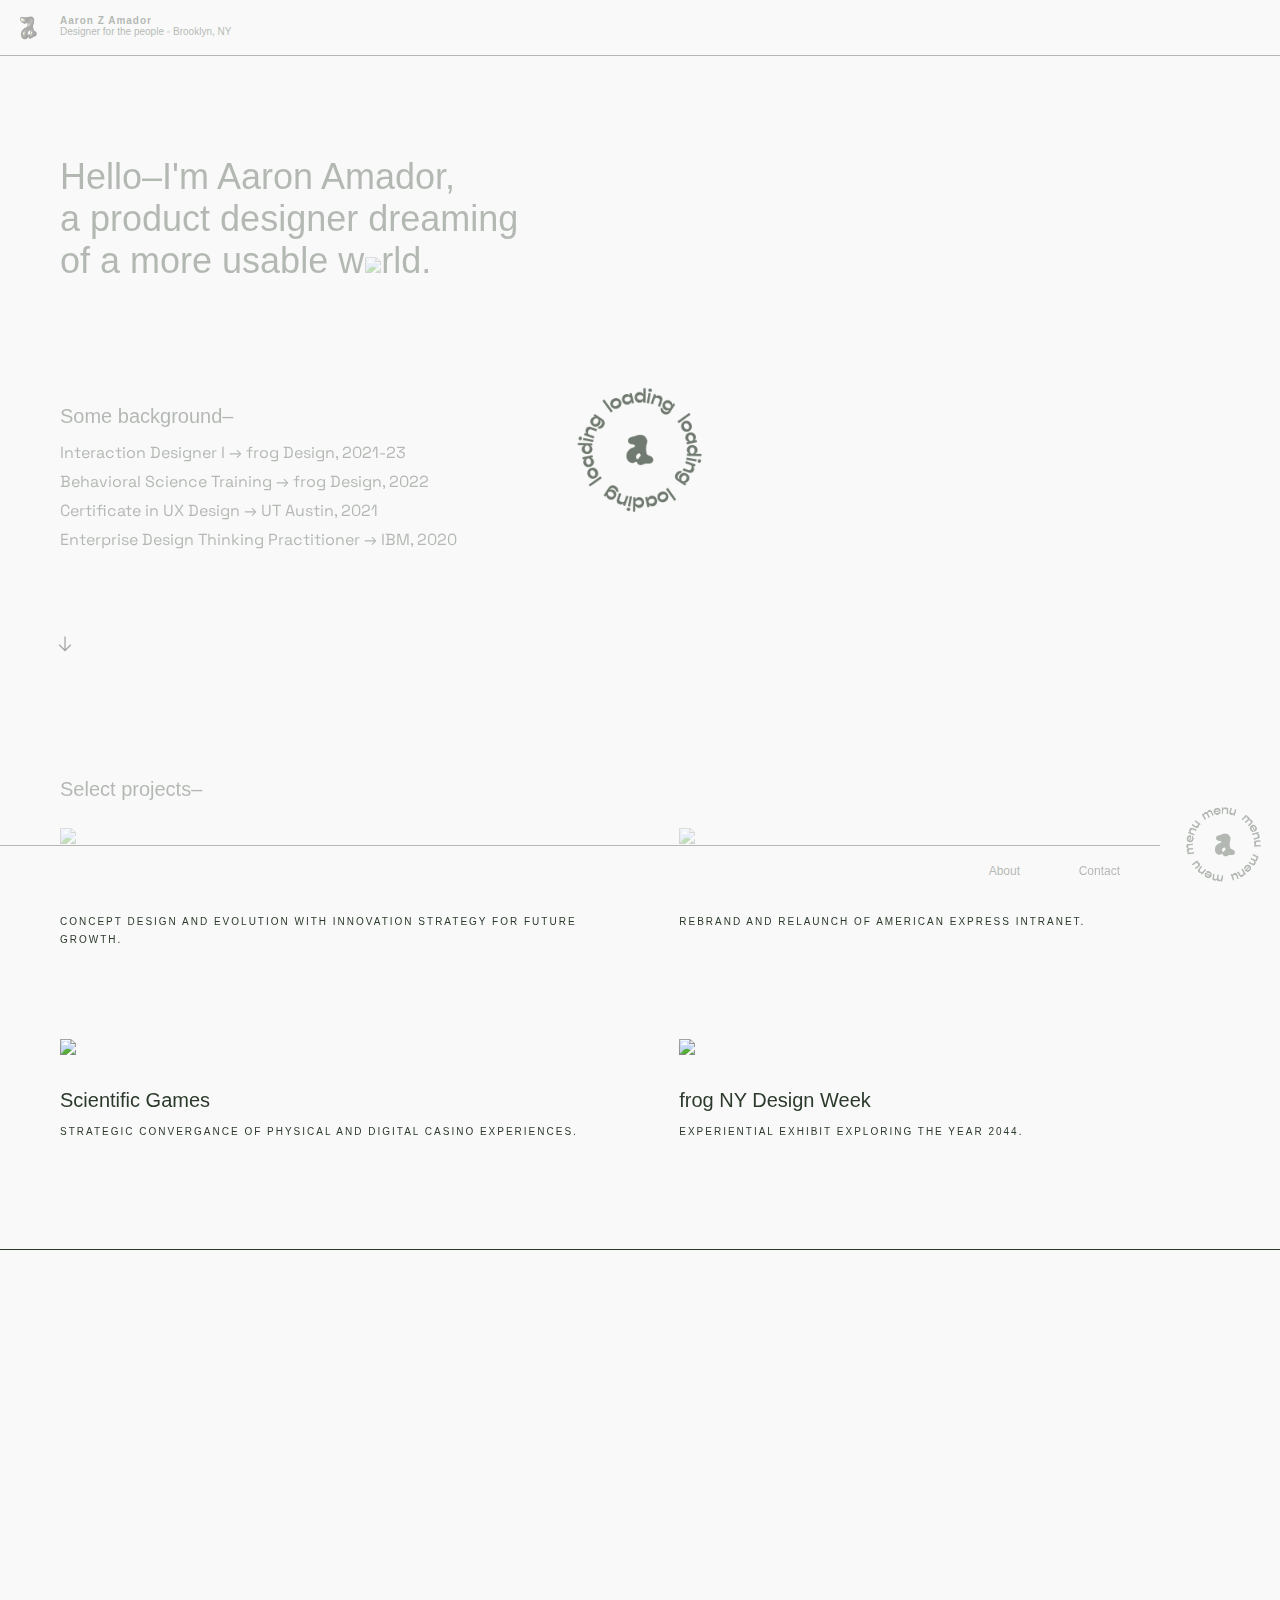
==== index.html @ bfc12d4a "//" ====
<!doctype html>
<html>


    <head>

        <title>Aaron Z. Amador / Designer</title>
        <link rel="shortcut icon" type="image/jpg" href="images/favicon copy.png"/>
        <link rel="stylesheet" href="css/style.css">
        <link rel="stylesheet" href="https://use.typekit.net/ffr1rnt.css">  <link href="https://fonts.googleapis.com/css2?family=Space+Grotesk:wght@300;400;500;600;700&display=swap" rel="stylesheet">
        <script src="https://ajax.googleapis.com/ajax/libs/jquery/1.9.1/jquery.min.js"></script>  
         <meta name="viewport" content="width=device-width, initial-scale=1">
        
    </head>


    <body>

        <div class="preload">
            <img src="images/preload base copy.png">
        </div>

        <div class="preload loader">
            <img src="images/loadin copy.png">
        </div>


        <header>

            <div id="left">
                <a href="https://aaronz.me"onclick=“window.open(‘https://aaronz.me’, ‘_self’);"">
                    <img src="images/1.gif">
                </A>
            </div>

            <div id="middle">
                <b>Aaron Z Amador</b>
                <br>Designer for the people ◦ Brooklyn, NY
            </div>

            <div id="right">Menu</div>

        </header>


        <div class="sidemenu">

            <div class="gettingback">
                <div class="submenu">
                <img src="images/close.svg">
            </div>

        </div>

            <div class="linkage">
                
                <a href="https://aaronz.me"onclick=“window.open(‘https://aaronz.me’, ‘_self’);""><h1>Home</h1></a>
                <a href="#cs"><div class="also">Select projects</div></a>
            <div class="babies">
                <a href="kodakmoments.html"><h2><img src="images/32bold arrow.svg"> Kodak Moments</h2></a>
                <a href="americanexpress.html"><h2><img src="images/32bold arrow.svg"> American Express</h2></a>
                <a href="scientificgames.html"><h2><img src="images/32bold arrow.svg"> Scientific Games</h2></a>
                <a href="designweek.html"><h2><img src="images/32bold arrow.svg"> frog NY Design Week</h2></a>
            </div>   
            <div class="link1"id="footabout"><h1>About</div><br>
            <h1 class="contactmenuside">Contact</h1>
            
            </div>
        
        </div>

<div class="aboutcontainer">

            <div class="aboutmenu">

                <div class="closethis">
                    <img src="images/close.svg">
                </div>

                <div class="glimpse">
                    <img src="images/Frame 8me.png">
                    <h4>Aaron Z Amador</h4>
                    <p class ="tag">26 ◦ he / him ◦ cat dad</p>
                    <p class="bodyodyody"><br>Hello & thanks for stopping by!<br><br>
                       I'm Aaron, a designer in Brooklyn, New York. I'm hoping to show you my passion for a more intuitive and accessible world.
                       <br><Br>When I'm not knee deep in the details, you can find me tending to my orchid collection, cleaning my shrimp tank,
                        or binge watching a Real Housewives franchise.
                        <br><br>Let's work together–
                    </p>
                </div>

                <div class="aboutimg">
                    <img src="images/Group 20sig.png">
                </div>

            </div>
        
</div>


<div class="wrapper">

<div class="everything">

        
    <div id="hole">

        <div id="intro">

            <h3>Hello–I'm Aaron Amador,<br>
            <span class="nowrap">a product designer dreaming
            </span><br>
            <span class="nowrap">of a more usable w<img id="world" src="images/earth--filled 1earth bold filled.svg"><span class="letters">rld.</span></span></h3>
        </div>
    </div>



    <div id="background">
        <h4>Some background–</h4>
        <p class="bodyodyody">Interaction Designer I → frog Design, 2021-23<br>
                              Behavioral Science Training → frog Design, 2022<br>
                              Certificate in UX Design → UT Austin, 2021<br>
                              Enterprise Design Thinking Practitioner → IBM, 2020
        </p>
    </div> 

<div class="showalittle">
    <a href="#cs"> <img src="images/arrow--down.svg"></a>
</div>

<div id="casestudies">

    <h4 id="cs">Select projects–</h4>

    <div class="workgrid">

        <a href="kodakmoments.html">
            <div class="first">
                <img src="images/kodak.jpg">
                <h4>Kodak Moments</h4>
                <p class ="tag">Concept design and evolution with innovation strategy for future growth. </p>
            </div>
            </a>


        <div class="second">
                <img src="images/amex.jpg">
                 <h4>American Express</h4>
                <p class ="tag">Rebrand and relaunch of American Express intranet.</p>
        </div>

        <a href="scientificgames.html"> 
        <div class="third">
                <img src="images/sg.jpg">
                <h4>Scientific Games</h4>
                <p class ="tag">Strategic convergance of physical and digital casino experiences.</p>
        </div>
    </a>

        <div class="fourth">
            <img src="images/dw.jpg">
            <h4>frog NY Design Week</h4>
            <p class ="tag">Experiential exhibit exploring the year 2044.</p>
        </div>

        

    </div>

</div>



<a id="contact"></a>
<div class="footercontainer">
    <div class="webdev">

      <div class="online">
                    
        <h5 class="bouncy">
           
          Design and development</h5>
          <p class="re" >Aaron Amador 
              </p> <h5 class="bouncy">
           
                Typefaces</h5>
                <p class="re"  >Gopher, Space Grotesk, Averia Serif Libre</p>
        
    </div>


  </div>
    
    <div class="socials"> <div class="online">
        <a href="resume.pdf" target="_blank">
        <h5 class="bouncy">
            <img src="images/32bold arrow.svg">Resumé</h5></a><a href="https://www.linkedin.com/in/aaron-amador-75380b15a/"target="_blank"><h5 class="bouncy therest">
           
                <img src="images/32bold arrow.svg">LinkedIn</h5></a><a href="mailto:contact@aaronz.me"target="_blank">
                    
                    <h5 class="bouncy">
           
                    <img src="images/32bold arrow.svg">Email me</h5></a>
                    <p class="co" onclick="copyToClipboard('.co')">contact@aaronz.me<img src="images/copy.svg"> 
                        </p>
        
    </div></div>
</div>





</div>

</div>



<footer>

    <div class="sleft"></div>
    <div class="sright"></div>

    <div class="rotm">
        <div class="rotatingm">
            <img src="images/menu copy.png">
        </div>
        <div class="menbase">
            <img src="images/preload base copy.png">
        </div>
    </div>

    <div class="slinks1">

        <div class="link1"id ="flatout">About</div></div>
        <div class="slinks2 contactlink"> <a href="#contact">Contact</a></div>

    </div>

</footer>




        <script src="js/preloader.js"></script>
        <script src="js/sidemenu.js"></script>
        <script src="js/aboutmenu.js"></script>


    </body>

</html>
---- css/style.css ----
@media only screen and (min-width: 320px) {
 
    



    html {
        scroll-behavior: smooth;
    }
    
    body{
        background-color:#f9f9f9;
        transition:.3s  ease;
        margin: 0;
        color:#2B3A2B;
    }
    
    a{
        color:#2B3A2B;
        text-decoration:none;
    }
    p{
        font-size:.8750em;
        -webkit-font-smoothing: antialiased;
        line-height:1.8em;
        font-family: space grotesk;
        color:#2B3A2B;
        font-weight: 400;
        letter-spacing:.0em;
        font-style: normal; 
    }
    
    
    
    header{
        position:fixed;
        display:grid;
        color:#2B3A2B;
        border-bottom:1px solid #2B3A2B;
        background-color:#f9f9f9;
        width:100%;
        z-index:500;
        grid-template-columns:60px auto 1fr;
        height:55px;
        grid-template-rows:1fr;
        grid-template-areas:
        "left middle right"
        ;
    
    }
    
    
    #left{
        grid-area:left;
    }
    #middle{
        padding:15px 0px 0px 0px;
        grid-area:middle;
        font-family: gopher, sans-serif;
        font-size: .6250em;
        font-weight:400;
        letter-spacing:0px;
    }
    #middle b{
        font-family: gopher, sans-serif;
        letter-spacing:1px;
        font-weight:600;
        font-size: .6250em;}
    
    #right{
        grid-area:right;
        right:0;
        position:absolute;
        padding:20px 20px 0px 0px;
        font-family: gopher, sans-serif;
        letter-spacing:1px;
        font-weight:600;
        font-size:.875em;
        transition: .5s;
        opacity:1;
    }
    
    
    #left img{
        position:fixed;
        max-height: 35px;
        padding: 11px 0 0 12px;
        filter: grayscale(100%) sepia(100%) hue-rotate(40deg);
    }
    
    .aboutcontainer{
        left:-100%;
        position:absolute;
        height: 100%;
        width:100%;
        transition: .5s;
    }
    .aboutmenu{
        border-right:1px solid #2B3A2B;
        position:fixed;
        transition: .5s;
        height:100vh;
        width:calc(100% - 75px);
        background-color:#f9f9f9;
        grid-area:aboutmenu;
        z-index:450;
        overflow-y:scroll;
        transition: 1s;
        display:grid;
        grid-template-columns:1fr;
        grid-template-rows: 15px min-content auto ;
        grid-template-areas:
        "closethis"
        "glimpse"
        "aboutimg"
    
    }
    .aboutmenuclicked{
        left:0;
        transition: .5s;
    }
    .closethis{
        position:sticky;
        top:55px;
        z-index:5;
        padding:15px 15px 0 0;
        grid-area:closethis;
    }
    .closethis img{
        height:35px;
        float:right;
    }
    .aboutstuff{
        padding-top:20px;
        font-size:10px;}
    
    .glimpse{
        padding:80px 20% 0 10%;
        grid-area:glimpse;
    }
    .glimpse .tag{
        font-size:8px;
        font-weight:500;
    }
    .glimpse p, .glimpse h4{
        margin:0;
    }
    .glimpse img{
        border:1px solid #2B3A2B;
        max-width:40%;
        margin-bottom:20px;
    }
    .glimpse .bodyodyody{
        line-height:20px;
    }
    
    .aboutimg{

            padding:10% 0px 80px 10%;
        
        
        grid-area:aboutimg;
    }
    .aboutimg img{
        max-width:20%;
    
    }
    .showimage img{
        display: block;
        margin-left: auto;
        margin-right: auto;
        border:1px solid #2B3A2B;
        max-width:75%;}
    
    .showimage{
        max-height:100vw;
        background-color:#f9f9f9;
        padding:80px 20px 40px 20px;
        grid-area:showimage;
    }
    
    .restinfo{
        padding:0px 0px 0 15%;
        grid-area:restinfo;
        background-color:#f9f9f9;
    }
    .restinfo2{
        padding:20px 0px 60px 15%;
        background-color:#f9f9f9;
        grid-area:restinfo2;
    }
    .bottomabout .bouncy img{
        max-height:10px;
        padding-right:12px;
    }

    #config img{
        max-height:10px;
        padding-right:12px;
    }


    .restinfo .online:hover{cursor: pointer;}
    .link1, .co, .closethis, .gettingback{cursor: pointer;}
    .sidemenu{
        position:fixed;
        height:100%;
        background-color:#f9f9f9;
        width:100%;
        top:0;
        left:100%;
        border-left:1px solid #2B3A2B;
        z-index:501;
        transition: .5s;
        display:grid;
        grid-template-columns:1fr;
        grid-template-rows:30px 1fr;
        grid-template-areas:
        "topmenu"
        "bottommenu"
    
    }
    .gettingback{
        position:absolute;
        top:0;
        right:0;
        height:40px;
        z-index:8;
        grid-area:topmenu;
    }
    .gettingback img{
        padding:15px 0px 0 0;
        height:35px;
    }
    
    .submenu{
        position:absolute;
        right:75px;
    }
    .sideclicked{
        left:55px;
        transition: .5s;
    
    }
    
    .linkage{
        padding: 20px 0px 0px 40px;
        grid-area:bottommenu;
    }
    
    h1{
        font-family:gopher, sans-serif;
        font-size:1.5rem;
        line-height:80px;
        font-weight: 500;
    
    }
    
    .also{
        font-family:gopher, sans-serif;
        font-size:1.5rem;
        font-weight:500;
        line-height:-80px;
    }
    .contactmenuside{
        margin-top:-20px;
    
    }

    .b a{
        display:inherit
    }
    .a a{
        display:none}
    .babies{
        padding-left:15px;
        line-height: 30px;
    }
    .babies img{
        animation-name: bouncy;
        animation-duration: 1500ms;
        animation-iteration-count: infinite;
        animation-timing-function: linear; }
    h2{
    
        font-family:gopher, sans-serif;
        font-size:1rem;
        font-weight:300;
    }
    
    h2 img{
        height:14px;
        padding-right:10px;
    }
    
    
    
    .preload{
        position:fixed;
        width:100%;
        height:100vh;
        z-index:100000;
        top:0;
        display:flex;
        justify-content:center;
        background-color:#f9f9f9;
    }
    
    .preload img{
        width:200px;
        height:200px;
        margin:auto auto;
    }
    
    .loader{
        background-color:transparent;
        animation-name: spin;
        animation-duration: 6000ms;
        animation-iteration-count: infinite;
        animation-timing-function: linear; 
    }
    
    @keyframes spin {
        0% {
            transform:rotate(-0deg);
        }
        100% {
            transform:rotate(360deg);
        }
    }
    
    
    
    
    
    .popup {
        position: relative;
        display: inline-block;
        cursor: pointer;
      }
      
      .popup .popuptext {
        visibility: hidden;
        width: auto;
        color: #2B3A2B;
        font-family: helvetica-neue, sans-serif;
        background-color:transparent;
        font-weight: 600;
        text-align: center;
        border-radius: 0px;
        font-size:8px;
        position: absolute;
        text-transform:uppercase;
        letter-spacing:1px;
        z-index: 1;
        bottom: 100%;
        left: 70%;
        margin-left: -80px;
      }
      
      
      /* Toggle this class when clicking on the popup container (hide and show the popup) */
      .popup .show {
        -webkit-animation: fadeIn 1s;
        animation: fadeIn 1s
      }
      
      /* Add animation (fade in the popup) */
      @-webkit-keyframes fadeIn {
        0% {opacity: 0;
            visibility: hidden;}
        50% {opacity: 1;
            visibility: visible;}
        100% {opacity: 0;
            visibility: hidden;}
      }
      
      @keyframes fadeIn {
        0% {opacity: 0;
            visibility: hidden;}
        50% {opacity: 1;
            visibility: visible;}
        100% {opacity: 0;
            visibility: hidden;}
      }
    
    
    .webly{
        line-height:26px;
    }
    .webly b{
        font-family: gopher, sans-serif;
        font-size:14px;
    }
    
    
    
    .everything{
        z-index:3;
        margin: 0 0 280px 0;
        left:0;
        width:100%;
        height:100%;
        background-color:transparent;
        transition: .3s;
        
    }
    
    
    #hole{
        display:flex;
        width:100%;
        color:#2B3A2B;
    }
    #intro{
        padding:120px 0 0 20px;
        background-color:#f9f9f9;
    }
    
    #intro img{
        height:.70rem;
        background-color:transparent;
        animation-name: globe;
        margin-left:1px;
        animation-duration: 120s;
        animation-iteration-count: infinite;
        animation-timing-function: linear; 
    }
    
    @keyframes globe {
        0% {
            transform:rotate(-0deg);
        }
        100% {
            transform:rotate(3600deg);
        }
    }
    
    h3{
        
        font-family: gopher, sans-serif;
        font-weight: 400;
        font-style: normal;
        font-size:	1.3125em;}
    
    .nowrap{
        white-space:nowrap
    }
    
    .letters{
        margin-left:0px;
    }
    
    #cs{
        margin-top:-90px;
        padding-top:100px;
    }
    
    
    #background{
        background-color:#f9f9f9;
        color:#2B3A2B;
        padding:60px 0 0 20px;
    }
    
    h4{
        font-family: gopher, sans-serif;
        font-weight: 400;
        font-style: normal;
        font-size:1em
    }
    .workgrid h4{
        margin-top:10px;
    }


    .bodyodyody{
        background-color:#f9f9f9;
        margin-top:-15px;
        margin-bottom:0;
    }
    .showalittle{
        background-color:#f9f9f9;
        width:100%;
    }
    
    .showalittle img{
        padding:100px 0 0 15px;
        width: 20px;
        animation-name: bounce;
        animation-duration: 1500ms;
        animation-iteration-count: infinite;
        animation-timing-function: linear; 
    }
    @keyframes bounce {
        0% {
            transform:translatey(0);
        }
        50% {
            transform:translatey(10px);
        }
        100% {
            transform:translatey(0px);
        }
    }
    #casestudies{
        padding:120px 20px 80px 20px;
        background-color:#f9f9f9;
        transition: .3s;
        border-bottom:1px solid #2B3A2B;
    }
    
    .workgrid{
        padding:0px 00px 0px 0px;
        display:grid;
        grid-template-columns:1fr;
        grid-template-rows:1fr 1fr 1fr 1fr;
        grid-row-gap: 40px;
        height:100%;
        grid-template-areas:
        "first"
        "second"
        "third"
        "fourth"
        ;
    }
    
    .first img, .second img, .third img, .fourth img{
        width:100%;
    }
    
    .first{
        grid-area:first;
    }
    .second{
        grid-area:second;
    }
    
    .third{
        grid-area:third;
    }
    
    .fourth{
        grid-area:fourth;
    }
    .first img, .second img, .third img, .fourth img{
        padding-bottom:20px;
    }
    
    
    
    h5{
        margin-top:25px;
        font-family: gopher, sans-serif;
        font-weight: 500;
        font-style: normal;
        font-size:14px;
        padding:0px 0px 0px 0px;
        margin-bottom:0px;
    }
    h6{
        font-family: gopher, sans-serif;
        font-weight: 400;
        font-style: normal;
        font-size:24px;
        padding:0px 0px 0px 0px;
        margin-bottom:0px;
    }
    .bouncy{
        margin-bottom:0px;
    }
    
    .co{
        padding-left:23px;
        margin:0;
        padding-top:4px;
        font-size:.875rem;
        display:flex;
    }
    .re{
        font-size:.875rem;
        margin:6px 0 0 0;
        padding-top:4px;
        display:flex;
    }
    .co img{
          height:10px;
          margin-top:10px;
          padding-left:5px;
      }


      
      
    .bouncy img, .bouncy2 img, .bouncy3 img{
        animation-name: bouncy;
        animation-duration: 1500ms;
        animation-iteration-count: infinite;
        animation-timing-function: linear; }
    
    
        @keyframes bouncy {
            0% {
                transform:translatex(0);
            }
            50% {
                transform:translatex(10px);
            }
            100% {
                transform:translatex(0px);
            }
        }
    .tag{
        padding-right:10px;
        font-family: gopher, sans-serif;
        font-weight:400;
        letter-spacing:1px;
        text-transform:uppercase;
        letter-spacing:2px;
        color:#2B3A2B;
        margin-top:-15px;
        font-size:10px;
        padding:0px 0px 0px 0px;
    }
    
    .tag a{
    
        color:#2B3A2B;
    }.cstag{
        font-family: gopher, sans-serif;
        font-weight:600;
        letter-spacing:1px;
        text-transform:uppercase;
        letter-spacing:2px;
        color:#2B3A2B;
        margin-top:-15px;
        font-size:10px;
        padding:0 0 20px 0;
        border-bottom:1px dotted #89a489;
    }
    
    .tag a{
    
        color:#2B3A2B;
    }
    
    .footercontainer{
        position:fixed;
        z-index:-1;
        transition: .3s;
        opacity:1;
        bottom:60px;
        width:99%;
        padding:60px 0px 0 20px;
        display:grid;
        grid-template-columns:1fr 1fr;
        row-gap:20px;
        grid-template-rows:1fr;
        grid-template-areas:
        "socials webdev"
        ;
    
    
    
    }
    
    .fcclicked{
        opacity:0;
        transition: .5s;
    }
    
    
    .socials img{
        max-height:12px;
        padding-right:10px;
    }
    .socials{
        padding:80px 0 0 0px;
        grid-area:socials;
    }
    .webdev{
        grid-area:webdev;
        padding:80px 0 0 0px;
    }
    .onclick{
        opacity:0;
        transition: .5s;
    }
    footer{
        display:none;
    }
    
    
    #previousnext{
        display:grid;
        margin: -90px 0 0 0;
        padding:120px 20px 40px 40px;
        grid-template-columns:auto auto;
        background-color:#f9f9f9;
        grid-template-rows:auto;
        border-bottom:1px solid #2B3A2B;
        grid-template-areas:
        "previousproject nextproject"
        ;
    
    
    
    }

    .previousproject{
        grid-area:previousproject;
        
    }
    
    .nextproject{
        padding-right:40px;
        position:absolute;
        grid-area:nextproject;
        right:0;
        
    }
    .linkage{
        cursor:pointer;
    }
    


    }
    
    
    
    @media only screen and (min-width: 1024px) {
    
    
    
    
    footer{
        display:grid;
        z-index:506;
        position:fixed;
        height:55px;
        background-color:#f9f9f9;
        bottom:0;
        left:0;
        width:100%;
        grid-template-columns:1fr 100px 120px;
        grid-template-rows:1px 1fr;
        grid-template-areas:
        "sleft sleft sright"
        "slinks1 slinks2 rotm"
        ;
    
    }
    .sleft{
        width:100%;
        border-top:1px solid #2B3A2B;
        grid-area:sleft;
    }
    .sright{
        grid-area:sright;
    }
    .wrapper{
        transition: 1s;}


    h3{
        font-size:36px;
    }
    
    
    .slinks1{
        padding:18px 40px 0 0;
        position:absolute;
        grid-area:slinks1;
        right:0;
        font-family: gopher, sans-serif;
        font-size:12px;
        font-weight:400;
        word-spacing:40px;
        letter-spacing:0px;
    }
    
    
    .slinks2{
        padding:18px 40px 0 0;
        position:absolute;
        grid-area:slinks2;
        right:0;
        font-family: gopher, sans-serif;
        font-size:12px;
        font-weight:400;
        word-spacing:40px;
        letter-spacing:0px;
    }
    #intro{
        padding:120px 0 0 60px;
    }
    
    #background{
        padding:60px 0 0 60px;
    }
    .rotm{
        position:relative;
        grid-area:rotm;
    }
    


    .b a{
        display:none
    }
    .a a{
        display:inherit;
    }
    .rotatingm img{
        position:fixed;
        bottom:18px;
        right:19px;
        width:75px;
        border-radius:55%;
        background-color:#f9f9f9;
        animation-name: men;
        animation-duration: 20000ms;
        animation-iteration-count: infinite;
        animation-timing-function: linear; 
        transition: 1s;
    }
    .webly{
        line-height:26px;
    }
    
    .menbase img{
        position:fixed;
        bottom:-20px;
        right:-20px;
        width:150px;
        transition: 1s;
    }
    
    @keyframes men {
        0% {
        }
    
        100% {
            transform:rotate(360deg);
        }
    }
    .cmen img{
        animation-name: cmen;
        animation-duration: 4000ms;
        animation-iteration-count: infinite;
        animation-timing-function: linear; 
        transition: 3s;
    }
    
    @keyframes cmen {
        0% {
        }
    
        100% {
            transform:rotate(-360deg);
        }
    }
    
    
    .showalittle img{
        padding:80px 0 0 55px;
    }
    
    #right{
        opacity:0;
    }
    
    
    .also{
        font-size:32px;
    }
    #cs{
        margin-top:-90px;
        padding-top:130px;
    }


    
    #intro img{
        height:19px;
    }
    
    .glimpse{
        padding:15% 30% 0 10%;
        grid-area:glimpse;
    }
    .glimpse img{
        border:1px solid #2B3A2B;
        max-width:30%;
        margin-bottom:20px;
    }


    #left{
        grid-area:left;
    }
    #middle{
        font-size: 10px;
    }
    #middle b{
        font-size: 10px;}
    
    #right{
        font-size:14px;
    }
    
    
    .sideclicked{
        left:70%;
        transition: .5s;
    
    }
    
    .showimage img{
        display: block;
        margin-left: auto;
        margin-right: auto;
        border:1px solid #2B3A2B;
        max-width:50%;}
    
    .showimage{
        padding:80px 20px 120px 20px;}
        .gettingback img{
            padding:15px 15px 0 0;
            height:35px;
        }
    .gettingclicked{
        right:65%;
        transition: .4s;
    }
    .workgrid{
        padding:0px 11.6% 0px 0px;
        height:100%;
        grid-template-columns:50% 50%;
        grid-template-rows:1fr 1fr;
        grid-column-gap: 80px;
        grid-row-gap: 80px;
        grid-template-areas:
        "first second"
        "third fourth"
        ;
    }
    
    .findme{
        padding:0 0 0 60px;
    }
    
    .footercontainer{
        padding:40px 0 60px 5%;
        transition: .3s;
        grid-template-columns:25% 35%;
    
    
    }
      
    
    #previousnext{
        padding:140px 30% 40px 25%;
        ;
    
    
    
    }
    
    p{
        font-size:16px;
        line-height:1.8em;
        font-family: space grotesk;
        color:#2B3A2B;
        font-weight: 400;
        letter-spacing:.0em;
        font-style: normal; 
    }
    
    .nextproject{
        padding-right:calc(25% + 40px);
        position:absolute;
        grid-area:nextproject;
        right:0;
        
    }
    
    h1{
        font-size:32px;
    
    }
    
    .closethis{
        top:55px;
    }
    
    .closethis img{
        height:35px;
    }
    .everything{
        margin:0 0 360px 0;
        transition: .3s;
    }
    
    #casestudies{
        margin:-90px 0 0 0;
        padding:170px 0px 80px 60px;
        transition:.3s;
    }
    
    .csclicked{
        padding:180px 31% 80px 60px;
        transition:.3s;
    }
    
    .glimpse{
        padding:25% 20% 0 10%;
        grid-area:glimpse;
    }
    h4{
        font-size:20px;
    }
    
    h2{
    
        font-size:24px;
    }
    
    .aboutmenu{
        width:25%;
        transition:.5s;
    
    }
    .bottomabout{
        width:45%;
        transition:.5s;
    }
    
    
    .socials{
        padding:80px 0 0 0px;
        grid-area:socials;
    }
    .webdev{
        grid-area:webdev;
        padding:80px 0 0 0px;
    }
    .co{
        font-size:1rem;
    }
    .re{
        font-size:1rem;
    }
    
    h5{
        font-size:16px;
    }
    }
    
    
    
    
    @media only screen and (min-width: 2560px) {
    
    
    
        
        #intro{
            padding:120px 0 0 120px;
        }
        
        #background{
            padding:60px 0 0 120px;
        }
        
        .showalittle img{
            padding:80px 0 0 115px;
        }
        
        
        #cs{
            margin-top:-90px;
            padding-top:130px;
        }
        
        
    
        .workgrid{
            padding:0px 6.5% 0px 0px;
            height:100%;
            grid-template-columns:50% 50%;
            grid-template-rows:1fr 1fr;
            grid-column-gap: 40px;
            grid-row-gap: 80px;
            grid-template-areas:
            "first second"
            "third fourth"
            ;
        }
        
        .findme{
            padding:0 0 0 120px;
        }
        
        .footercontainer{
            padding:40px 0 60px 0;
            grid-template-columns:25% 35%;
        
        
        }
        
        .everything{
            margin:0 0 360px 0;
            transition: .3s;
        }
        
        #casestudies{
            margin:-90px 0 0 0;
            padding:170px 0 80px 120px;
            transition:.3s;
        }
        
        
      
        
        
        
        
        
        
        }
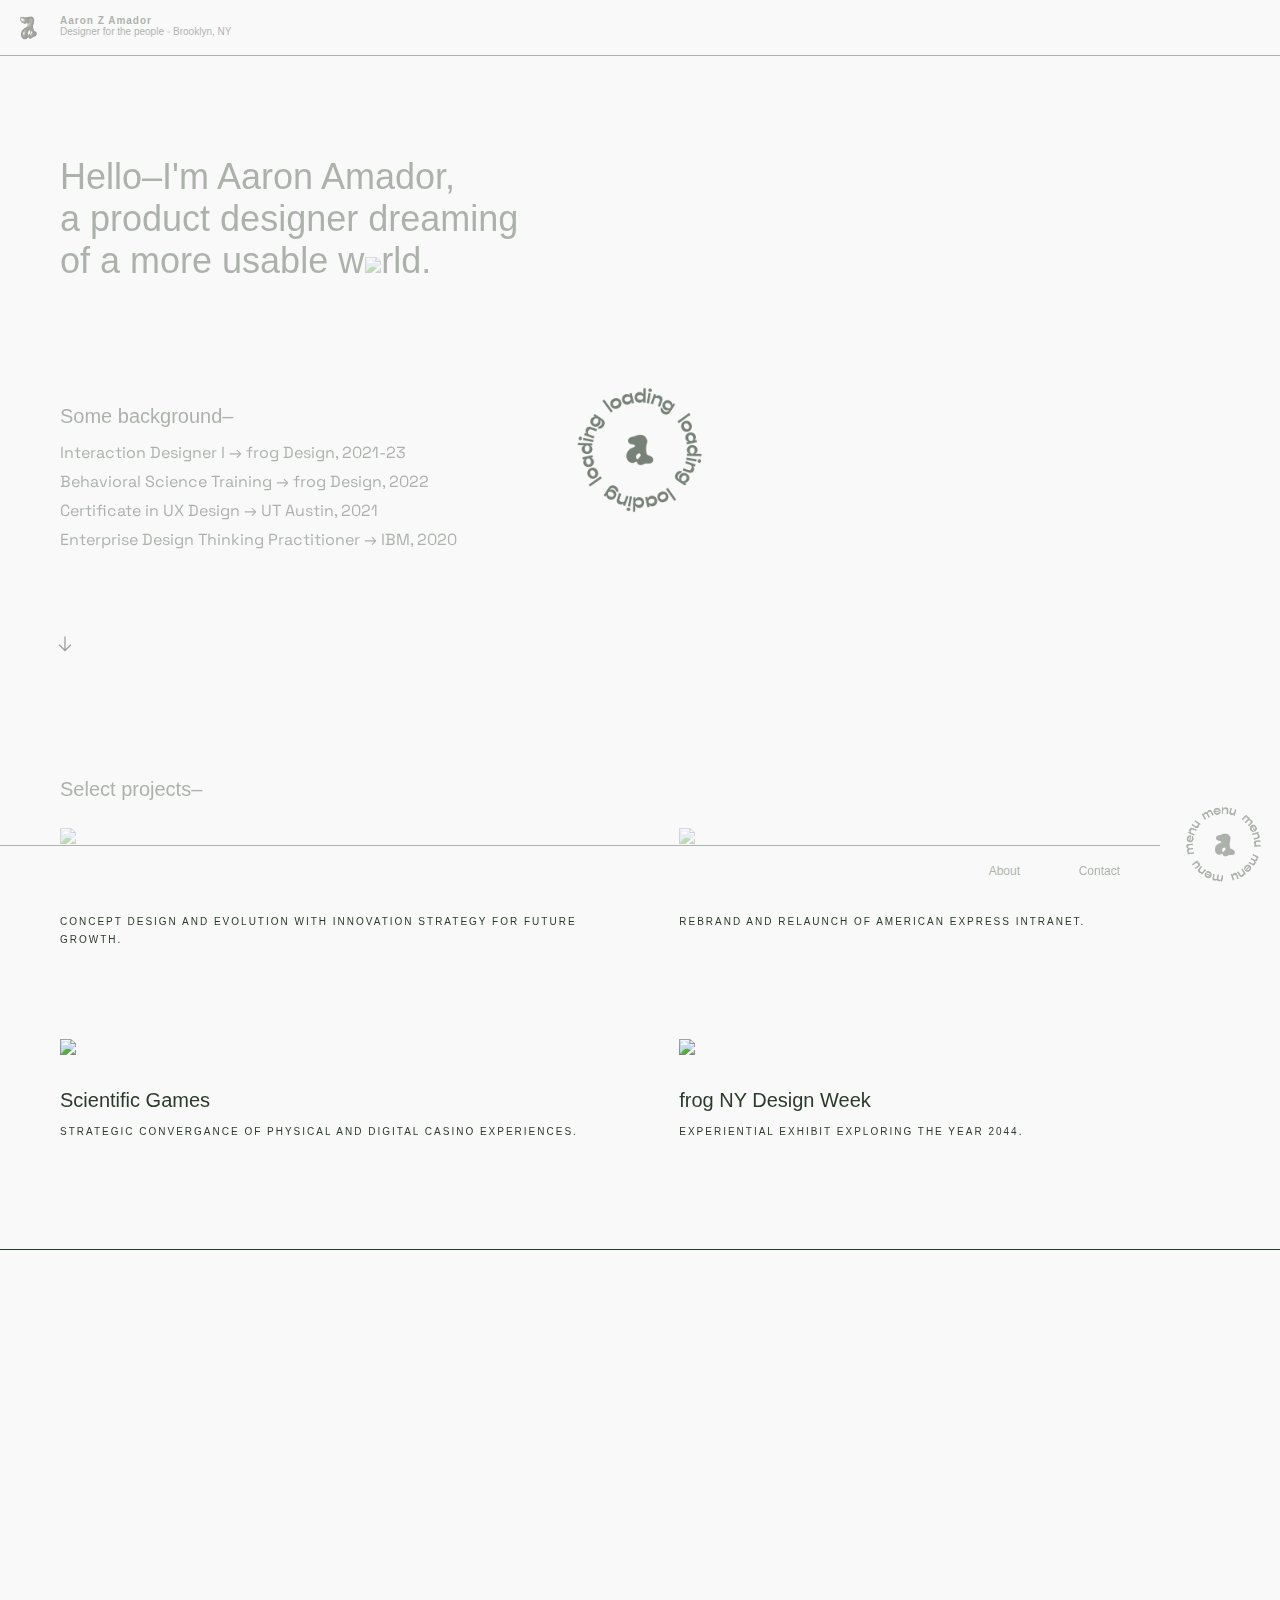
==== commit e42b6cc3: "sig" ====
--- a/index.html
+++ b/index.html
@@ -82,15 +82,14 @@
                     <h4>Aaron Z Amador</h4>
                     <p class ="tag">26 ◦ he / him ◦ cat dad</p>
                     <p class="bodyodyody"><br>Hello & thanks for stopping by!<br><br>
-                       I'm Aaron, a designer in Brooklyn, New York. I'm hoping to show you my passion for a more intuitive and accessible world.
-                       <br><Br>When I'm not knee deep in the details, you can find me tending to my orchid collection, cleaning my shrimp tank,
-                        or binge watching a Real Housewives franchise.
+                       I'm Aaron, a designer in Brooklyn, New York. I'm an interaction designer by trade, visual designer by heart. Sometimes I do a little front-end on the weekends.<br><br>When I'm not knee deep in the details, you can find me tending to my orchid collection, cleaning my aquariums,
+                       or binge watching a Real Housewives franchise.
                         <br><br>Let's work together–
                     </p>
                 </div>
 
                 <div class="aboutimg">
-                    <img src="images/Group 20sig.png">
+                    <img src="images/sig.png">
                 </div>
 
             </div>
@@ -143,12 +142,13 @@
             </div>
             </a>
 
+            <a href="americanexpress.html"> 
 
         <div class="second">
                 <img src="images/amex.jpg">
                  <h4>American Express</h4>
                 <p class ="tag">Rebrand and relaunch of American Express intranet.</p>
-        </div>
+        </div></a>
 
         <a href="scientificgames.html"> 
         <div class="third">
@@ -158,11 +158,12 @@
         </div>
     </a>
 
+    <a href="designweek.html"> 
         <div class="fourth">
             <img src="images/dw.jpg">
             <h4>frog NY Design Week</h4>
             <p class ="tag">Experiential exhibit exploring the year 2044.</p>
-        </div>
+        </div></a>
 
         
 
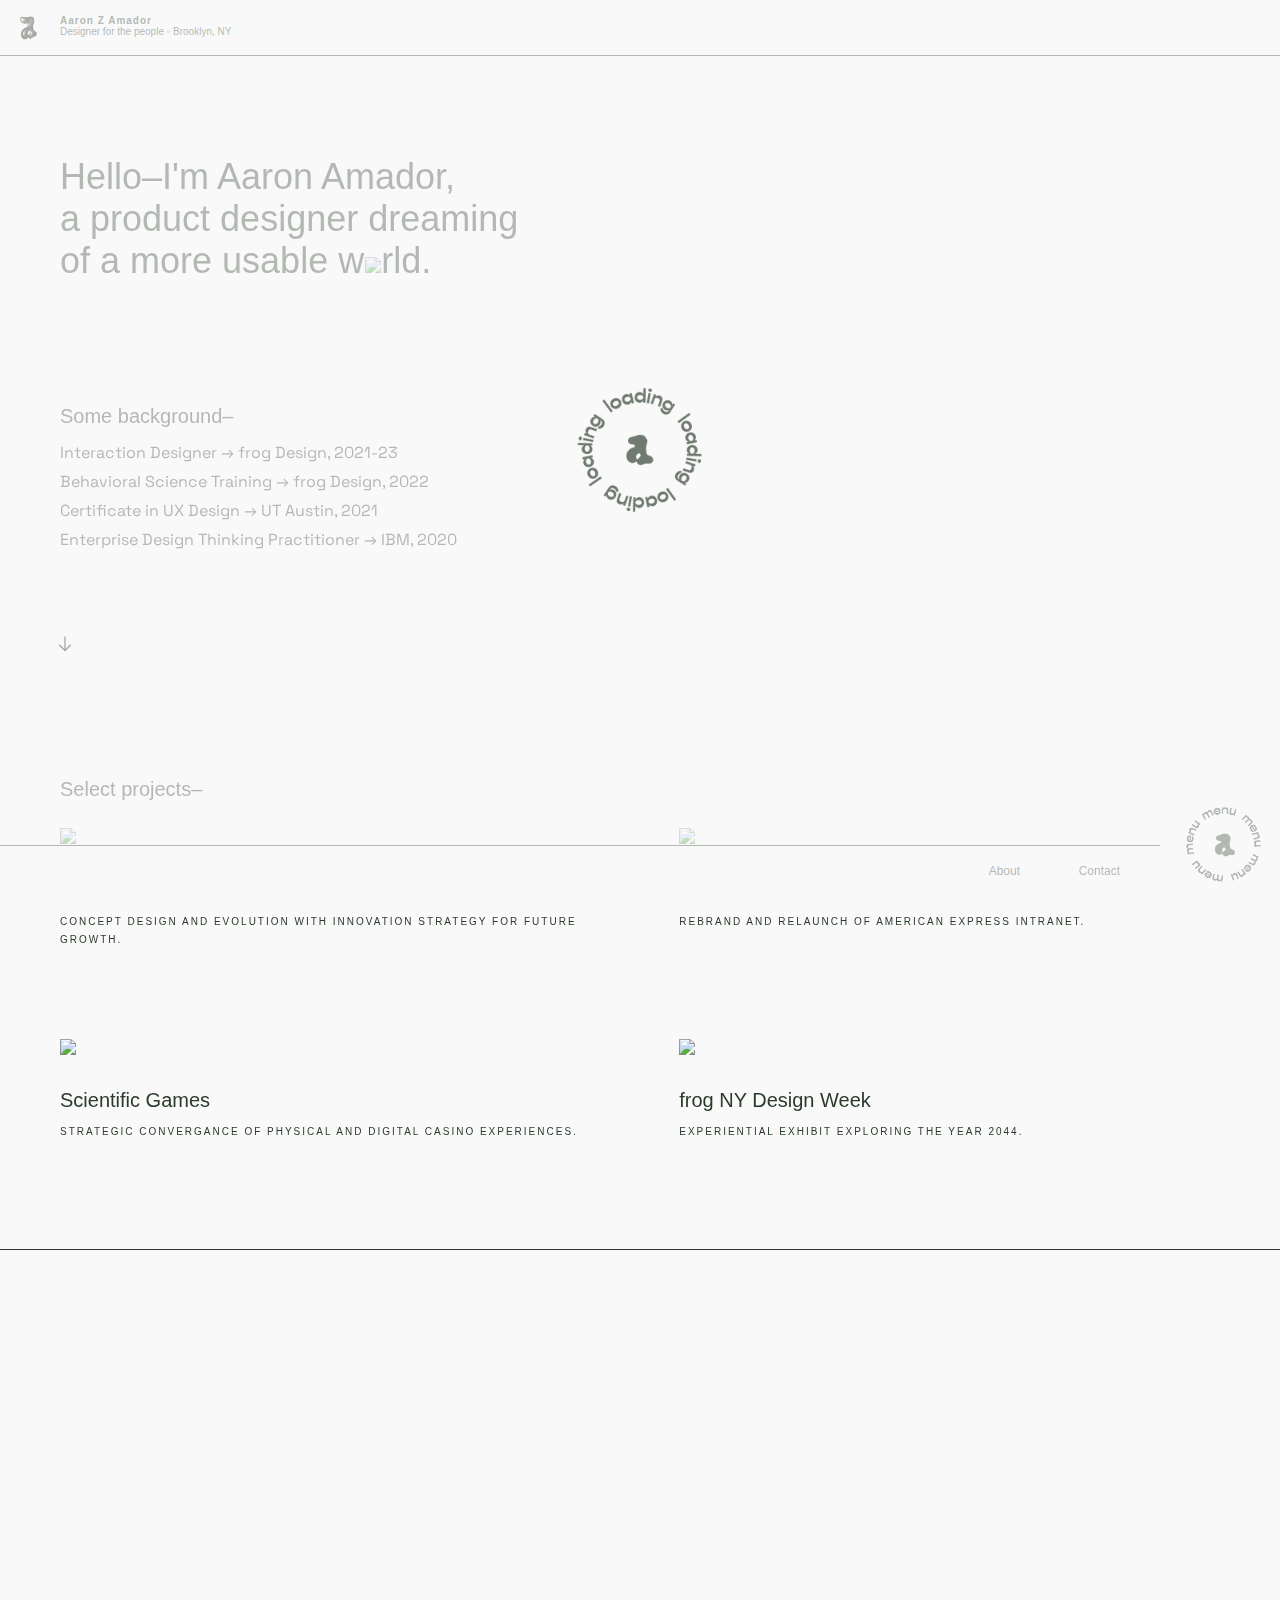
==== commit 6fe02f09: "i" ====
--- a/index.html
+++ b/index.html
@@ -117,7 +117,7 @@
 
     <div id="background">
         <h4>Some background–</h4>
-        <p class="bodyodyody">Interaction Designer I → frog Design, 2021-23<br>
+        <p class="bodyodyody">Interaction Designer → frog Design, 2021-23<br>
                               Behavioral Science Training → frog Design, 2022<br>
                               Certificate in UX Design → UT Austin, 2021<br>
                               Enterprise Design Thinking Practitioner → IBM, 2020
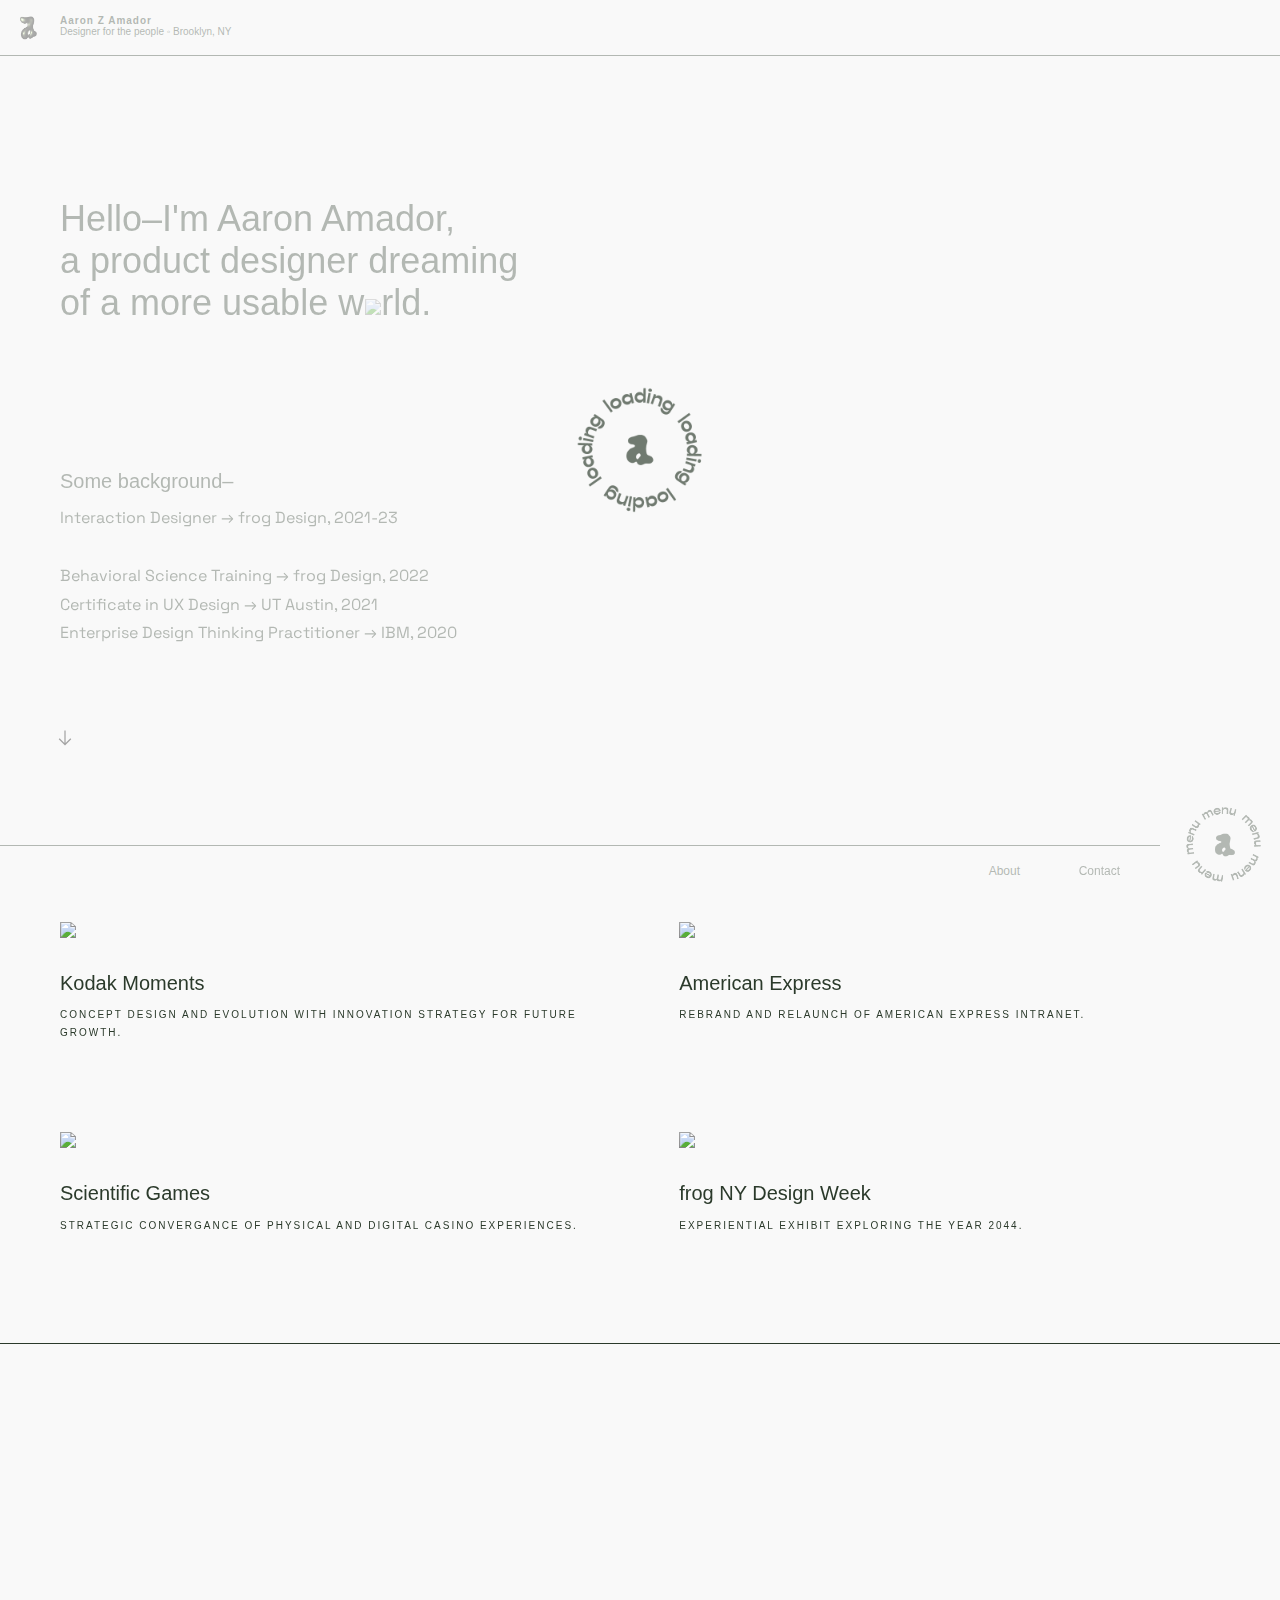
==== commit 7b8a2cb4: "rearrange" ====
--- a/index.html
+++ b/index.html
@@ -106,7 +106,7 @@
 
         <div id="intro">
 
-            <h3>Hello–I'm Aaron Amador,<br>
+            <h3><br>Hello–I'm Aaron Amador,<br>
             <span class="nowrap">a product designer dreaming
             </span><br>
             <span class="nowrap">of a more usable w<img id="world" src="images/earth--filled 1earth bold filled.svg"><span class="letters">rld.</span></span></h3>
@@ -116,8 +116,8 @@
 
 
     <div id="background">
-        <h4>Some background–</h4>
-        <p class="bodyodyody">Interaction Designer → frog Design, 2021-23<br>
+        <h4><br>Some background–</h4>
+        <p class="bodyodyody">Interaction Designer → frog Design, 2021-23<br><br>
                               Behavioral Science Training → frog Design, 2022<br>
                               Certificate in UX Design → UT Austin, 2021<br>
                               Enterprise Design Thinking Practitioner → IBM, 2020
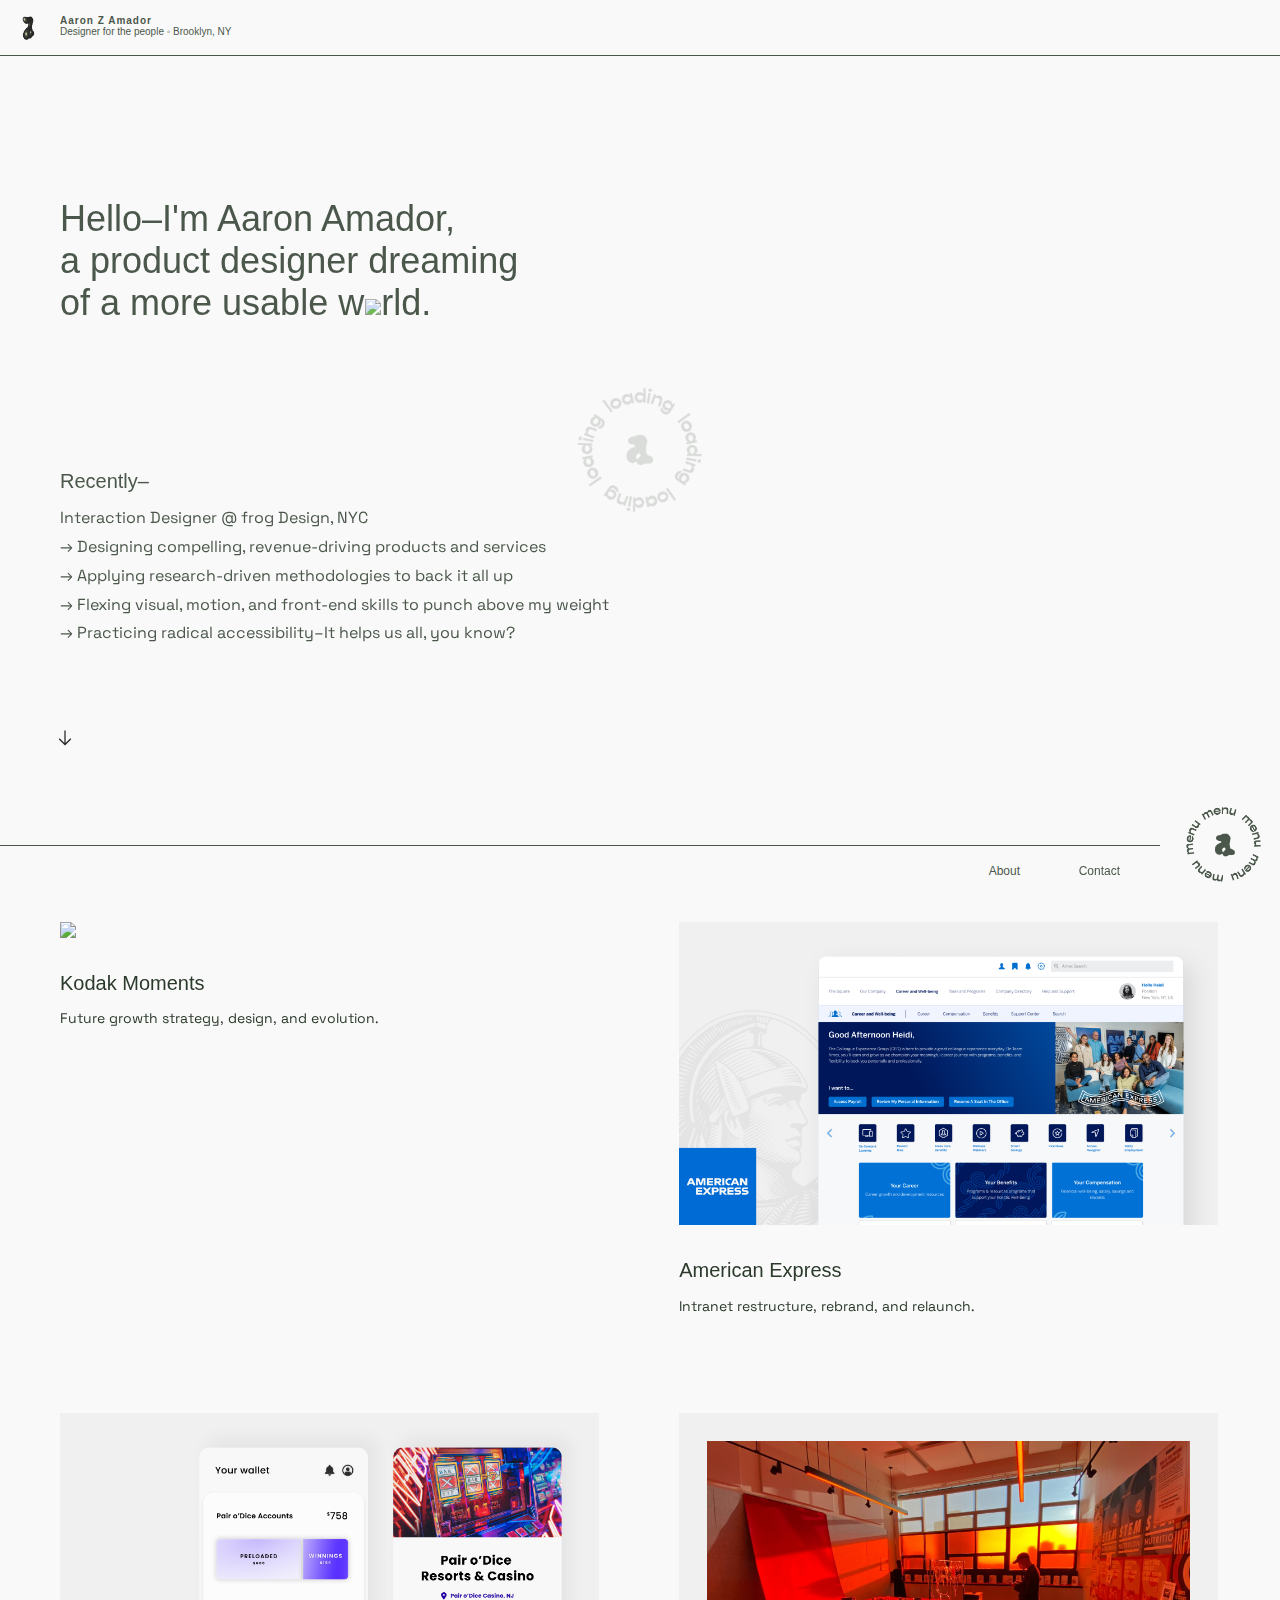
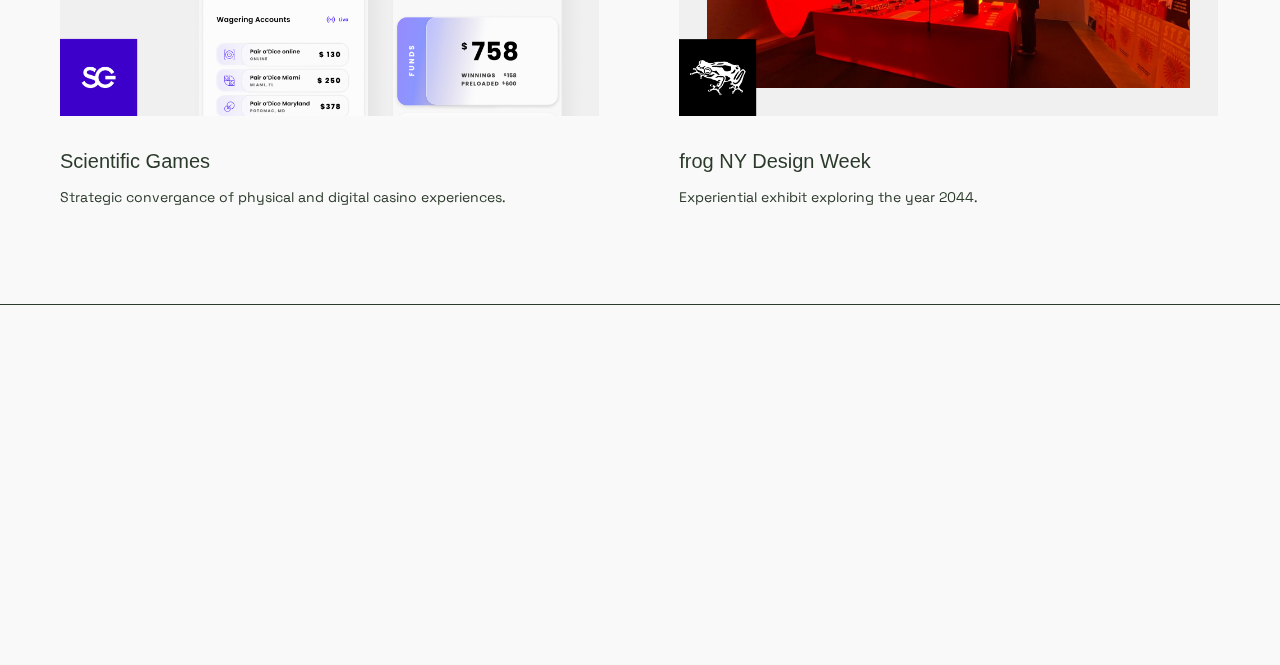
==== commit ac4ee0a9: "/" ====
--- a/index.html
+++ b/index.html
@@ -80,7 +80,7 @@
                 <div class="glimpse">
                     <img src="images/Frame 8me.png">
                     <h4>Aaron Z Amador</h4>
-                    <p class ="tag">26 ◦ he / him ◦ cat dad</p>
+                    <!--<p class ="tag">26 ◦ he / him ◦ cat dad</p>-->
                     <p class="bodyodyody"><br>Hello & thanks for stopping by!<br><br>
                        I'm Aaron, a designer in Brooklyn, New York. I'm an interaction designer by trade, visual designer by heart. Sometimes I do a little front-end on the weekends.<br><br>When I'm not knee deep in the details, you can find me tending to my orchid collection, cleaning my aquariums,
                        or binge watching a Real Housewives franchise.
@@ -116,11 +116,8 @@
 
 
     <div id="background">
-        <h4><br>Some background–</h4>
-        <p class="bodyodyody">Interaction Designer → frog Design, 2021-23<br><br>
-                              Behavioral Science Training → frog Design, 2022<br>
-                              Certificate in UX Design → UT Austin, 2021<br>
-                              Enterprise Design Thinking Practitioner → IBM, 2020
+        <h4><br>Recently–</h4>
+        <p class="bodyodyody">Interaction Designer @ <a href="https://www.frog.co/">frog Design, NYC</a><br>→ Designing compelling, revenue-driving products and services<br>→ Applying research-driven methodologies to back it all up<br>→ Flexing visual, motion, and front-end skills to punch above my weight<br>→ Practicing radical accessibility–It helps us all, you know?
         </p>
     </div> 
 
@@ -138,7 +135,7 @@
             <div class="first">
                 <img src="images/kodak.jpg">
                 <h4>Kodak Moments</h4>
-                <p class ="tag">Concept design and evolution with innovation strategy for future growth. </p>
+                <p class ="tag">Future growth strategy, design, and evolution.</p>
             </div>
             </a>
 
@@ -147,7 +144,7 @@
         <div class="second">
                 <img src="images/amex.jpg">
                  <h4>American Express</h4>
-                <p class ="tag">Rebrand and relaunch of American Express intranet.</p>
+                <p class ="tag">Intranet restructure, rebrand, and relaunch.</p>
         </div></a>
 
         <a href="scientificgames.html"> 
--- a/css/style.css
+++ b/css/style.css
@@ -414,7 +414,7 @@
         color:#2B3A2B;
     }
     #intro{
-        padding:120px 0 0 20px;
+        padding:120px 0 0px 20px;
         background-color:#f9f9f9;
     }
     
@@ -613,15 +613,19 @@
         }
     .tag{
         padding-right:10px;
-        font-family: gopher, sans-serif;
-        font-weight:400;
-        letter-spacing:1px;
-        text-transform:uppercase;
-        letter-spacing:2px;
+        margin-top:-15px;
+        padding:0px 0px 0px 0px;
+
+
+
+        font-size:.8750em;
+        -webkit-font-smoothing: antialiased;
+        line-height:1.8em;
+        font-family: space grotesk;
         color:#2B3A2B;
-        margin-top:-15px;
-        font-size:10px;
-        padding:0px 0px 0px 0px;
+        font-weight: 400;
+        letter-spacing:.0em;
+        font-style: normal; 
     }
     
     .tag a{
@@ -651,7 +655,7 @@
         transition: .3s;
         opacity:1;
         bottom:60px;
-        width:99%;
+        width:98%;
         padding:60px 0px 0 20px;
         display:grid;
         grid-template-columns:1fr 1fr;
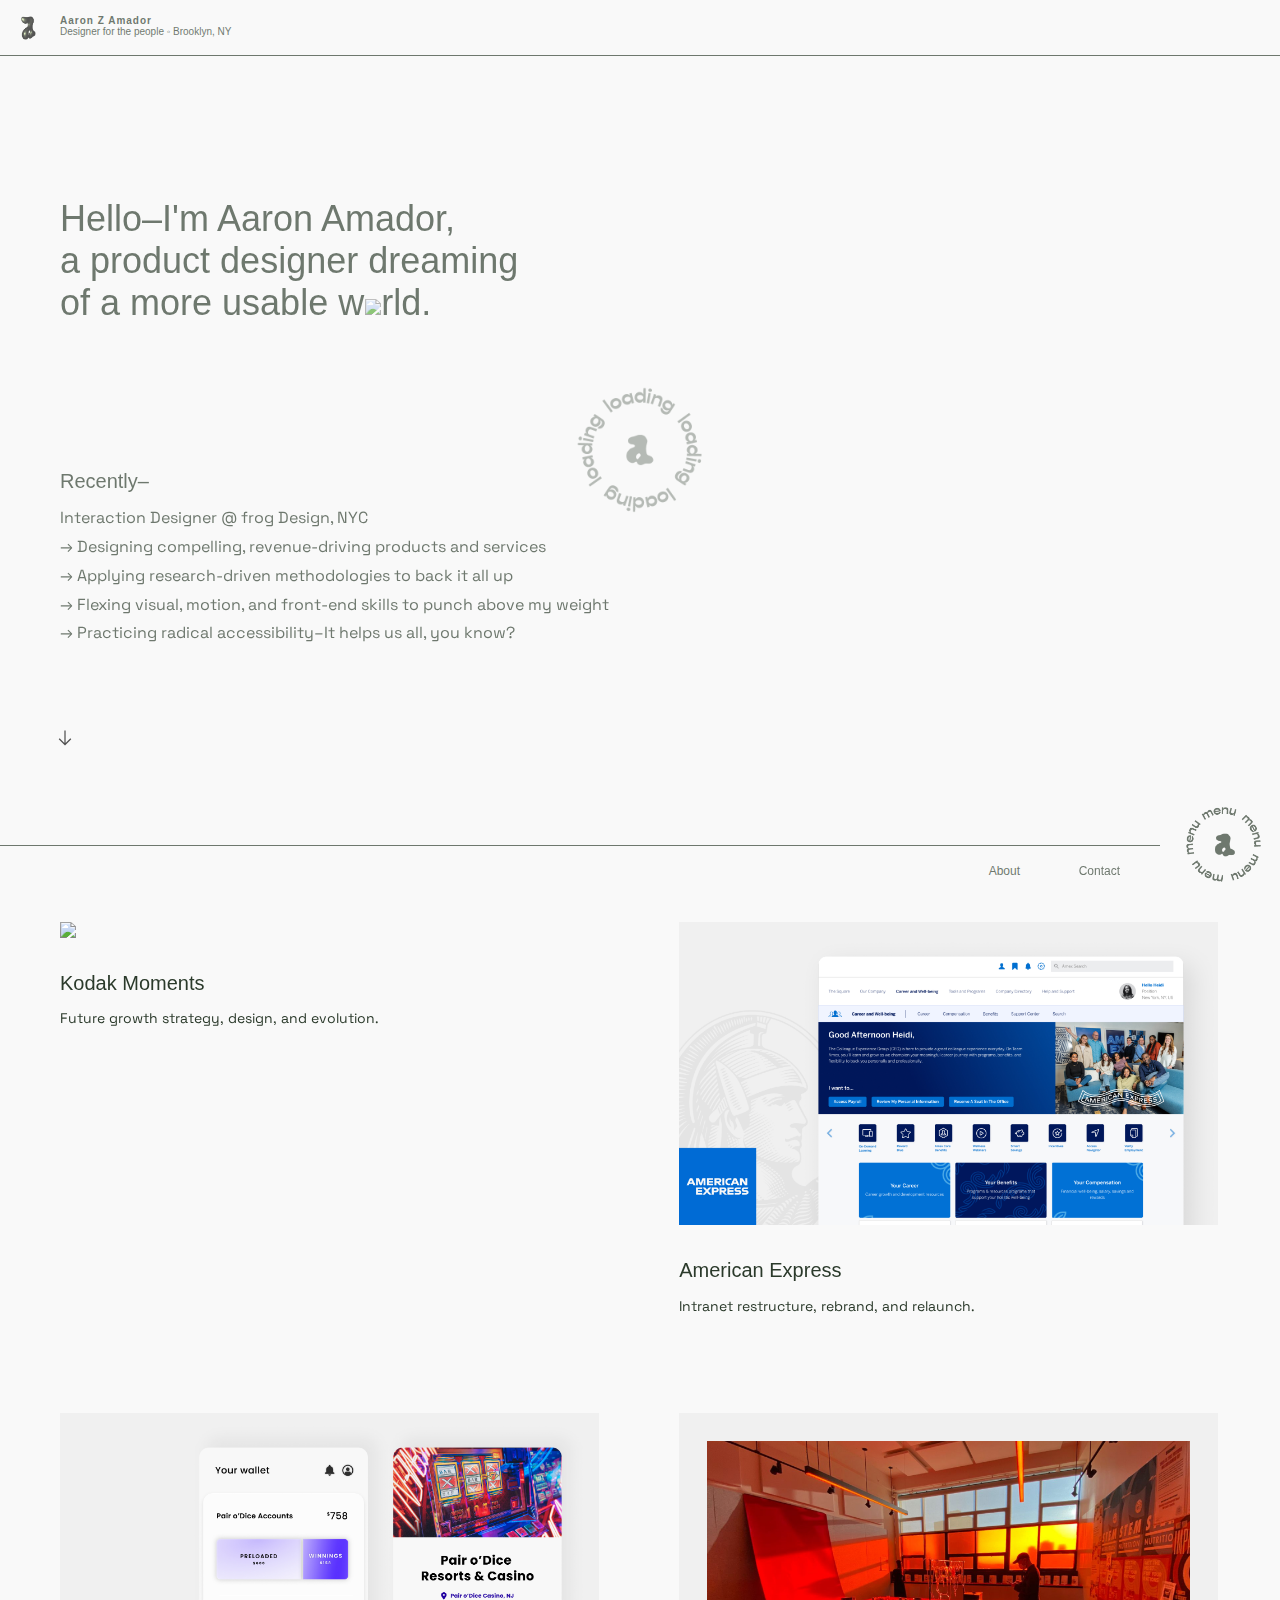
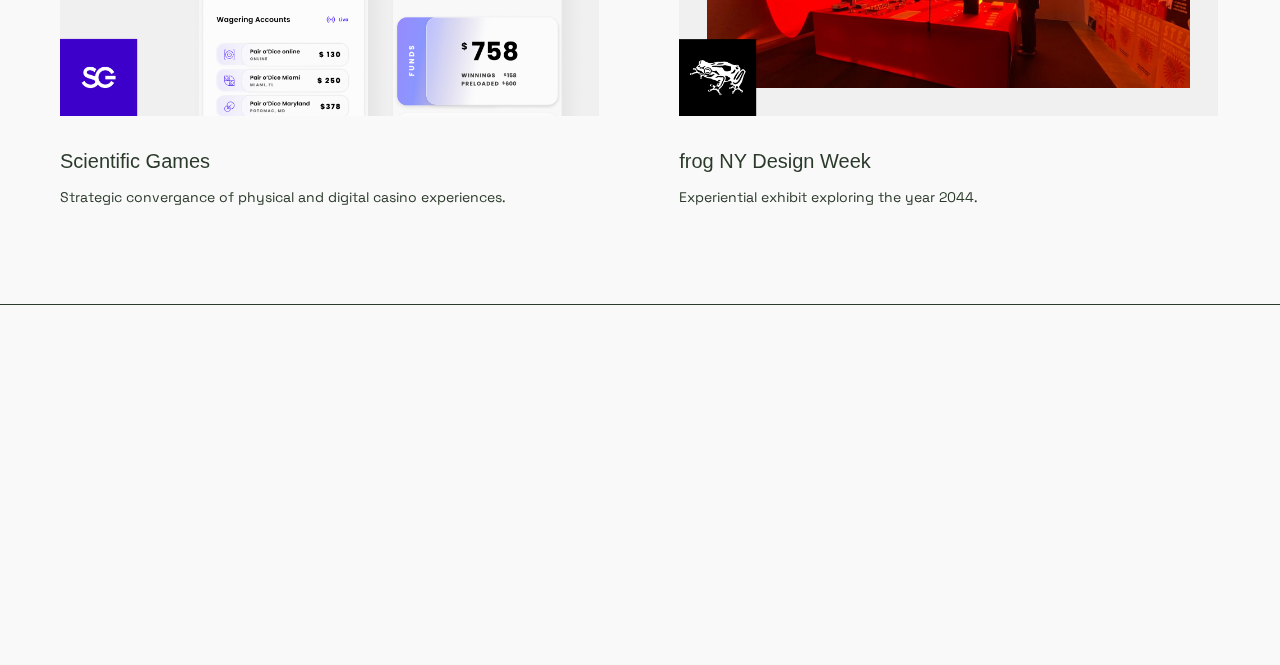
==== commit 19e81019: "," ====
--- a/index.html
+++ b/index.html
@@ -7,6 +7,7 @@
         <title>Aaron Z. Amador / Designer</title>
         <link rel="shortcut icon" type="image/jpg" href="images/favicon copy.png"/>
         <link rel="stylesheet" href="css/style.css">
+        
         <link rel="stylesheet" href="https://use.typekit.net/ffr1rnt.css">  <link href="https://fonts.googleapis.com/css2?family=Space+Grotesk:wght@300;400;500;600;700&display=swap" rel="stylesheet">
         <script src="https://ajax.googleapis.com/ajax/libs/jquery/1.9.1/jquery.min.js"></script>  
          <meta name="viewport" content="width=device-width, initial-scale=1">
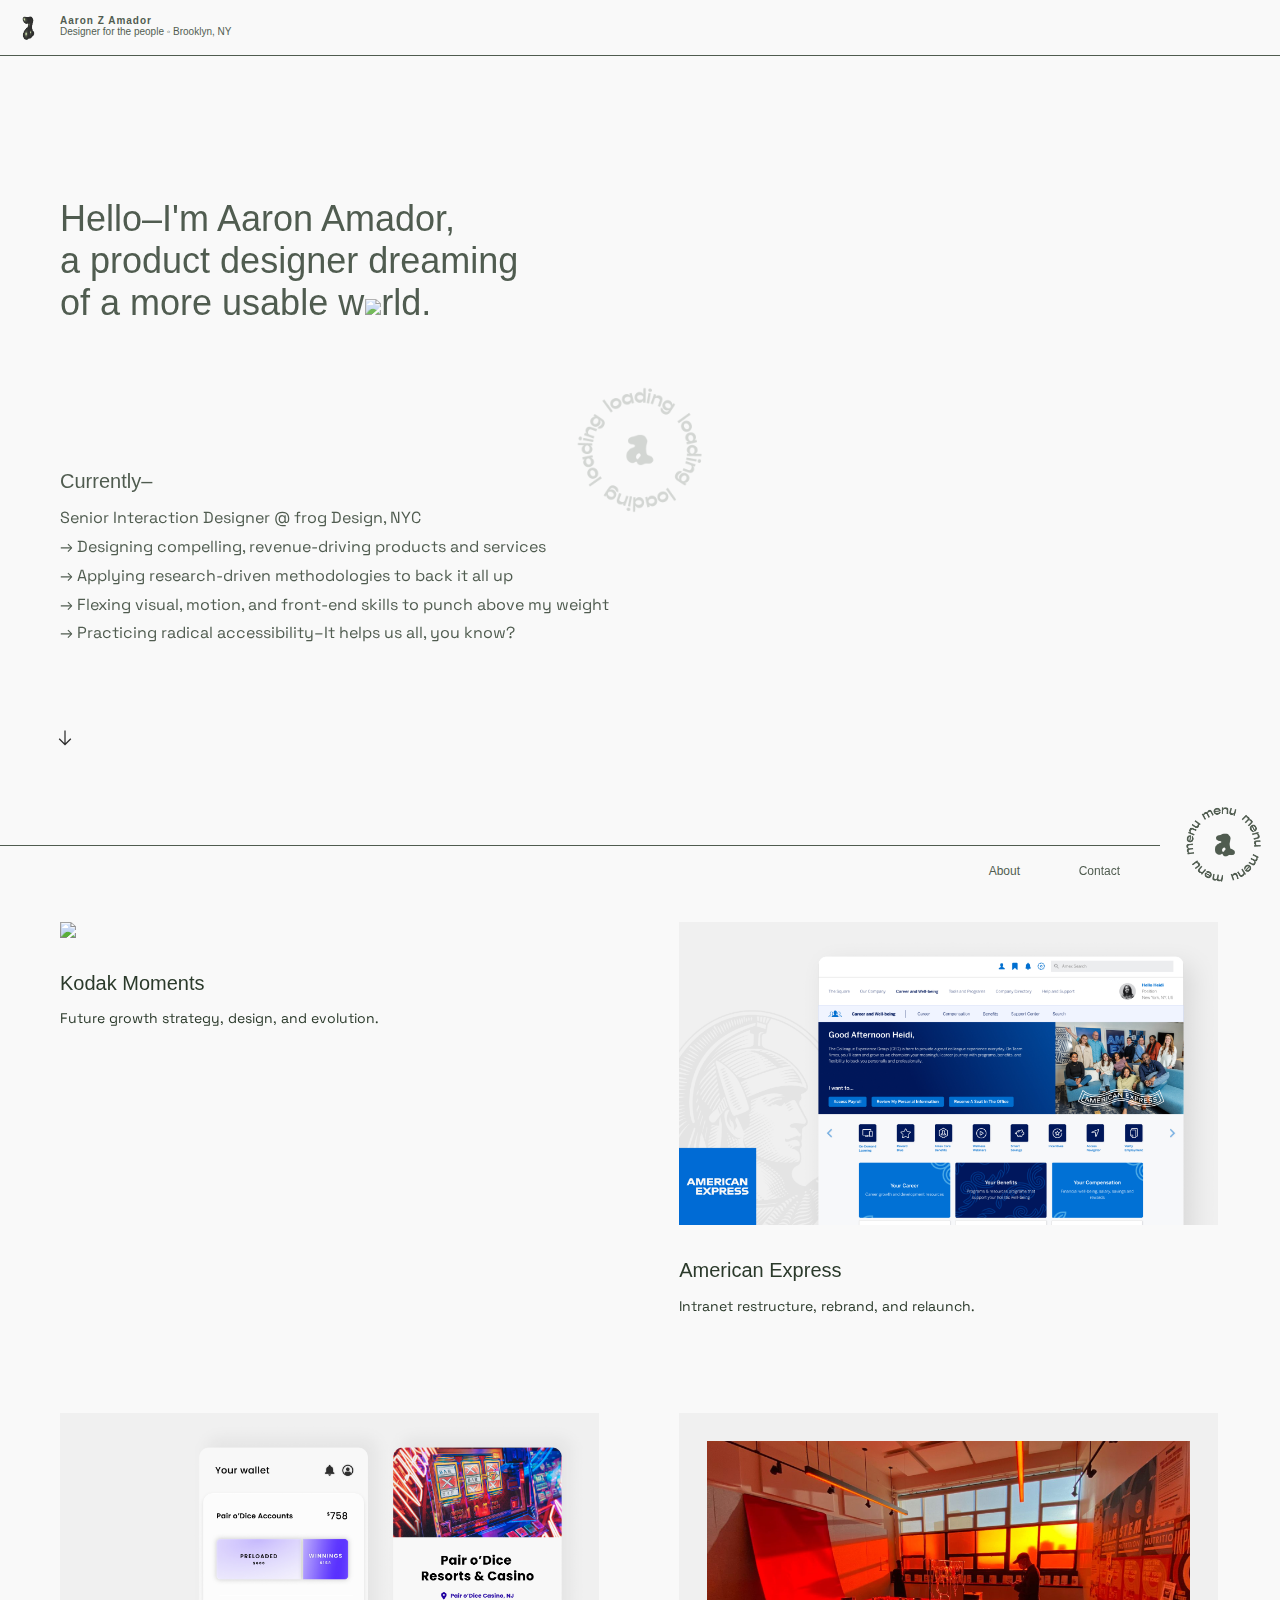
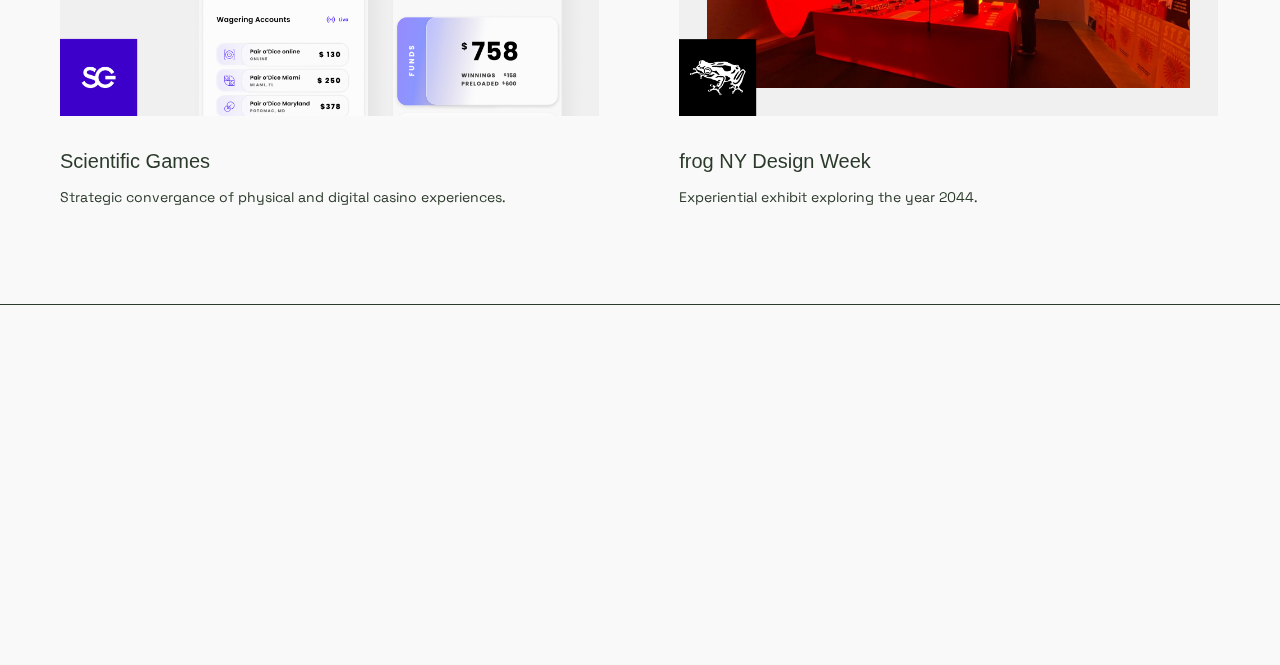
==== commit 405620b4: "title update" ====
--- a/index.html
+++ b/index.html
@@ -117,8 +117,8 @@
 
 
     <div id="background">
-        <h4><br>Recently–</h4>
-        <p class="bodyodyody">Interaction Designer @ <a href="https://www.frog.co/">frog Design, NYC</a><br>→ Designing compelling, revenue-driving products and services<br>→ Applying research-driven methodologies to back it all up<br>→ Flexing visual, motion, and front-end skills to punch above my weight<br>→ Practicing radical accessibility–It helps us all, you know?
+        <h4><br>Currently–</h4>
+        <p class="bodyodyody">Senior Interaction Designer @ <a href="https://www.frog.co/">frog Design, NYC</a><br>→ Designing compelling, revenue-driving products and services<br>→ Applying research-driven methodologies to back it all up<br>→ Flexing visual, motion, and front-end skills to punch above my weight<br>→ Practicing radical accessibility–It helps us all, you know?
         </p>
     </div> 
 
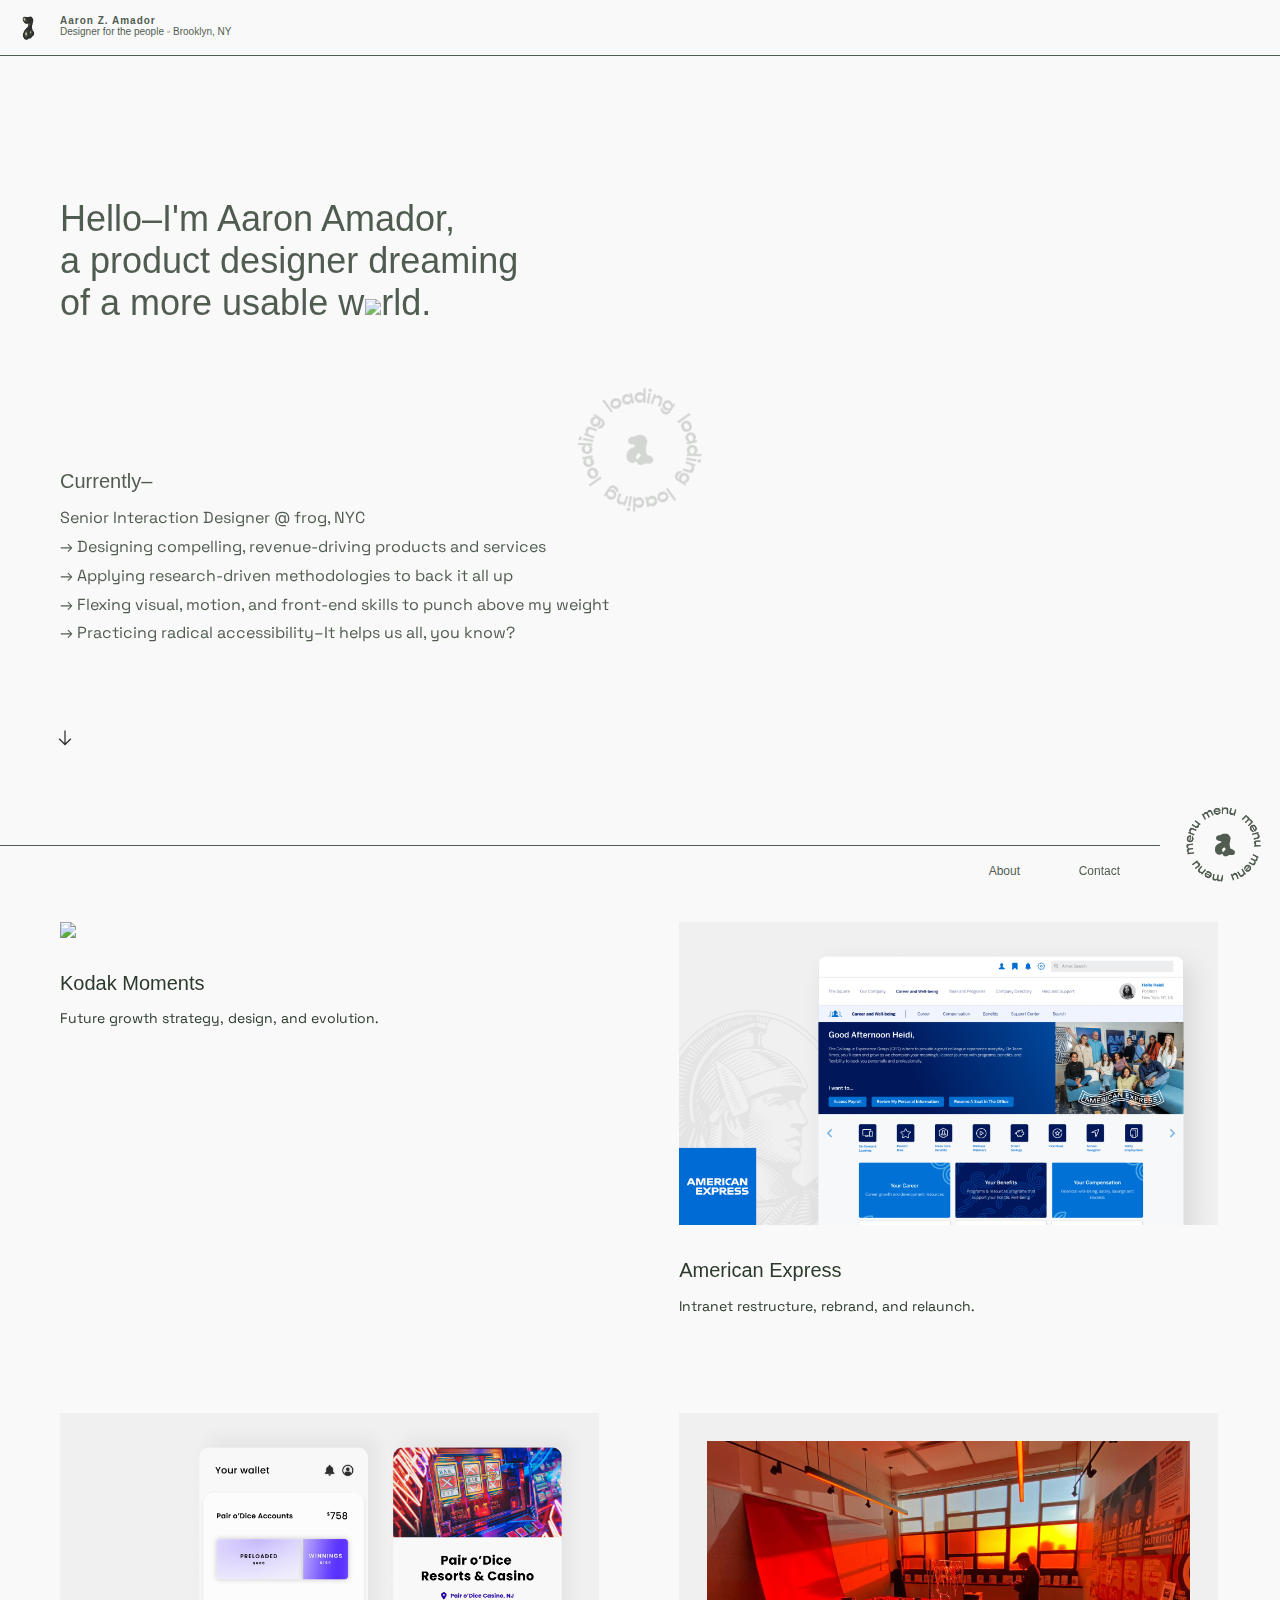
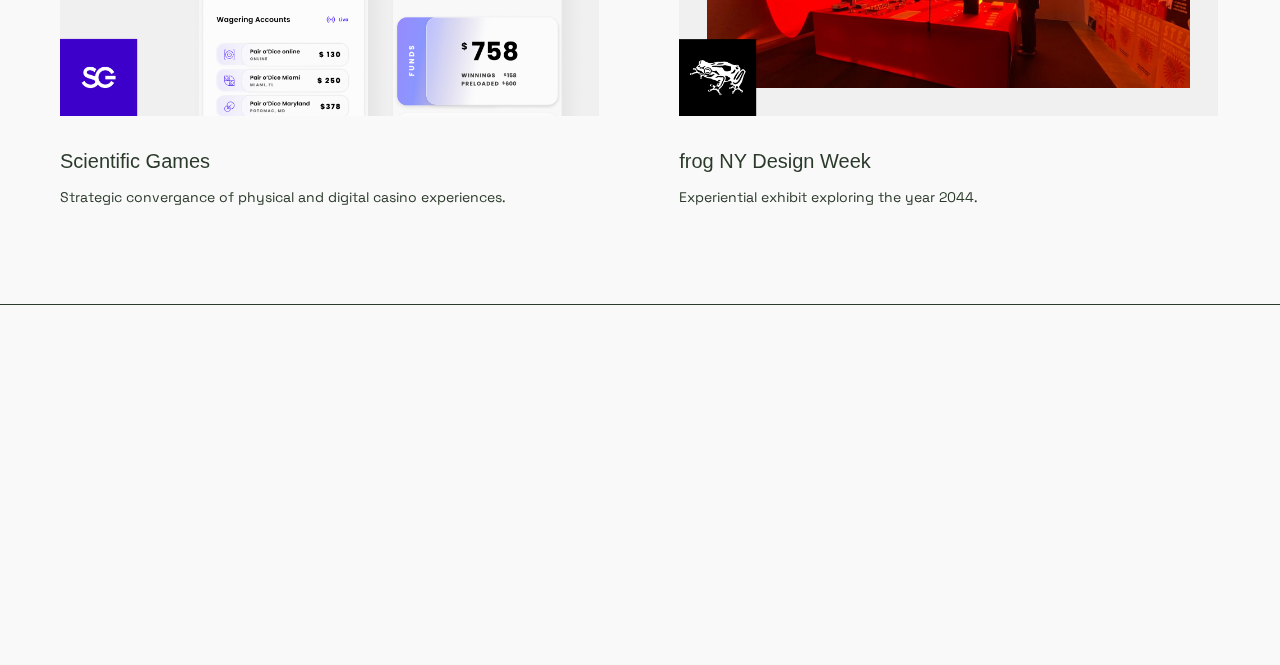
==== commit d1a291f3: "title" ====
--- a/index.html
+++ b/index.html
@@ -35,7 +35,7 @@
             </div>
 
             <div id="middle">
-                <b>Aaron Z Amador</b>
+                <b>Aaron Z. Amador</b>
                 <br>Designer for the people ◦ Brooklyn, NY
             </div>
 
@@ -80,7 +80,7 @@
 
                 <div class="glimpse">
                     <img src="images/Frame 8me.png">
-                    <h4>Aaron Z Amador</h4>
+                    <h4>Aaron Z. Amador</h4>
                     <!--<p class ="tag">26 ◦ he / him ◦ cat dad</p>-->
                     <p class="bodyodyody"><br>Hello & thanks for stopping by!<br><br>
                        I'm Aaron, a designer in Brooklyn, New York. I'm an interaction designer by trade, visual designer by heart. Sometimes I do a little front-end on the weekends.<br><br>When I'm not knee deep in the details, you can find me tending to my orchid collection, cleaning my aquariums,
@@ -118,7 +118,7 @@
 
     <div id="background">
         <h4><br>Currently–</h4>
-        <p class="bodyodyody">Senior Interaction Designer @ <a href="https://www.frog.co/">frog Design, NYC</a><br>→ Designing compelling, revenue-driving products and services<br>→ Applying research-driven methodologies to back it all up<br>→ Flexing visual, motion, and front-end skills to punch above my weight<br>→ Practicing radical accessibility–It helps us all, you know?
+        <p class="bodyodyody">Senior Interaction Designer @ <a href="https://www.frog.co/">frog, NYC</a><br>→ Designing compelling, revenue-driving products and services<br>→ Applying research-driven methodologies to back it all up<br>→ Flexing visual, motion, and front-end skills to punch above my weight<br>→ Practicing radical accessibility–It helps us all, you know?
         </p>
     </div> 
 
